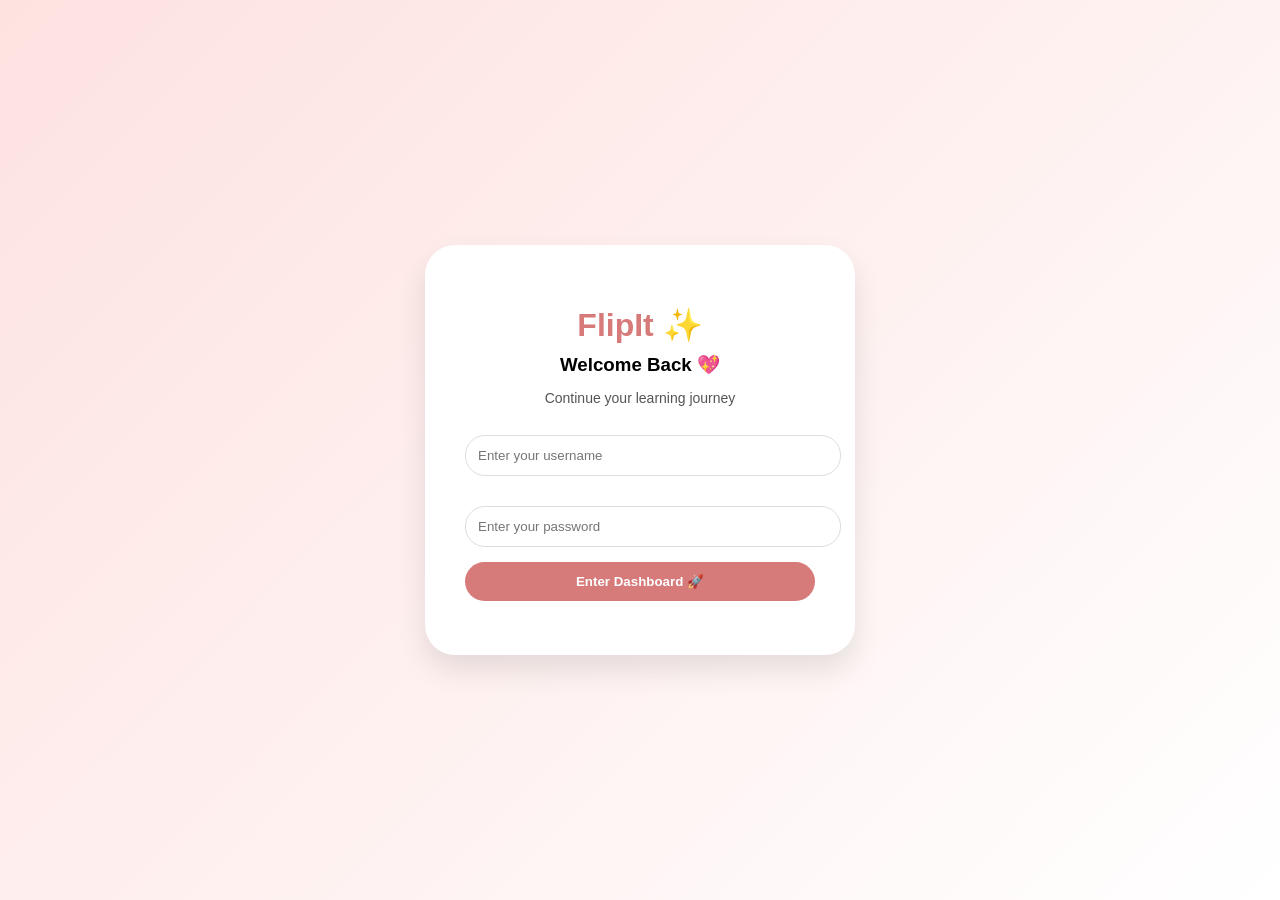
==== login.html @ 0c27c369 "Add flipit web project files" ====
<!DOCTYPE html>
<html lang="en">
<head>
  <meta charset="UTF-8">
  <meta name="viewport" content="width=device-width, initial-scale=1.0">
  <title>Login - FlipIt</title>
  <link rel="stylesheet" href="login.css">
</head>
<body>

<div class="login-container">

  <div class="login-card">
    <h1>FlipIt ✨</h1>
    <h3>Welcome Back 💖</h3>
    <p>Continue your learning journey</p>

    <input type="text" id="username" placeholder="Enter your username">
    <input type="password" id="password" placeholder="Enter your password">

    <button id="loginBtn" onclick="login()">
      Enter Dashboard 🚀
    </button>

    <div id="loader" class="hidden">
      <div class="spinner"></div>
      <p class="loading-text">Preparing your study space ✨</p>
    </div>

    <p id="message" class="error-msg"></p>

  </div>

</div>

<script src="script.js"></script>

</body>
</html>
---- login.css ----
/* ----------- BODY ----------- */
body {
  margin: 0;
  font-family: 'Segoe UI', sans-serif;
  background: linear-gradient(135deg, #fde2e0, #ffffff);
  height: 100vh;
  display: flex;
  justify-content: center;
  align-items: center;
}

/* ----------- CONTAINER ----------- */
.login-container {
  display: flex;
  justify-content: center;
  align-items: center;
  width: 100%;
}

/* ----------- CARD ----------- */
.login-card {
  background: white;
  padding: 40px;
  border-radius: 30px;
  text-align: center;
  width: 350px;
  box-shadow: 0 15px 30px rgba(0, 0, 0, 0.1);
  animation: fadeIn 0.8s ease-in-out;
}

.login-card h1 {
  color: #d77a7a;
  margin-bottom: 10px;
}

.login-card h3 {
  margin: 5px 0;
}

.login-card p {
  font-size: 14px;
  color: #555;
}

/* ----------- INPUT ----------- */
input {
  width: 100%;
  padding: 12px;
  margin: 15px 0;
  border-radius: 20px;
  border: 1px solid #ddd;
  outline: none;
  transition: 0.3s;
}

input:focus {
  border-color: #d77a7a;
  box-shadow: 0 0 10px rgba(215, 122, 122, 0.3);
}

/* ----------- BUTTON ----------- */
button {
  width: 100%;
  padding: 12px;
  border-radius: 25px;
  border: none;
  background: #d77a7a;
  color: white;
  font-weight: bold;
  cursor: pointer;
  transition: 0.3s;
}

button:hover {
  background: #ff6b6b;
  transform: scale(1.05);
}

/* ----------- LOADER ----------- */
.hidden {
  display: none;
}

.spinner {
  margin: 15px auto;
  width: 40px;
  height: 40px;
  border: 5px solid #fde2e0;
  border-top: 5px solid #d77a7a;
  border-radius: 50%;
  animation: spin 1s linear infinite;
}

@keyframes spin {
  100% {
    transform: rotate(360deg);
  }
}

.loading-text {
  color: #d77a7a;
  font-size: 14px;
}

/* ----------- ERROR ----------- */
.error-msg {
  color: #d77a7a;
  margin-top: 10px;
  font-size: 13px;
}

/* ----------- ANIMATION ----------- */
@keyframes fadeIn {
  from {
    opacity: 0;
    transform: translateY(15px);
  }
  to {
    opacity: 1;
    transform: translateY(0);
  }
}
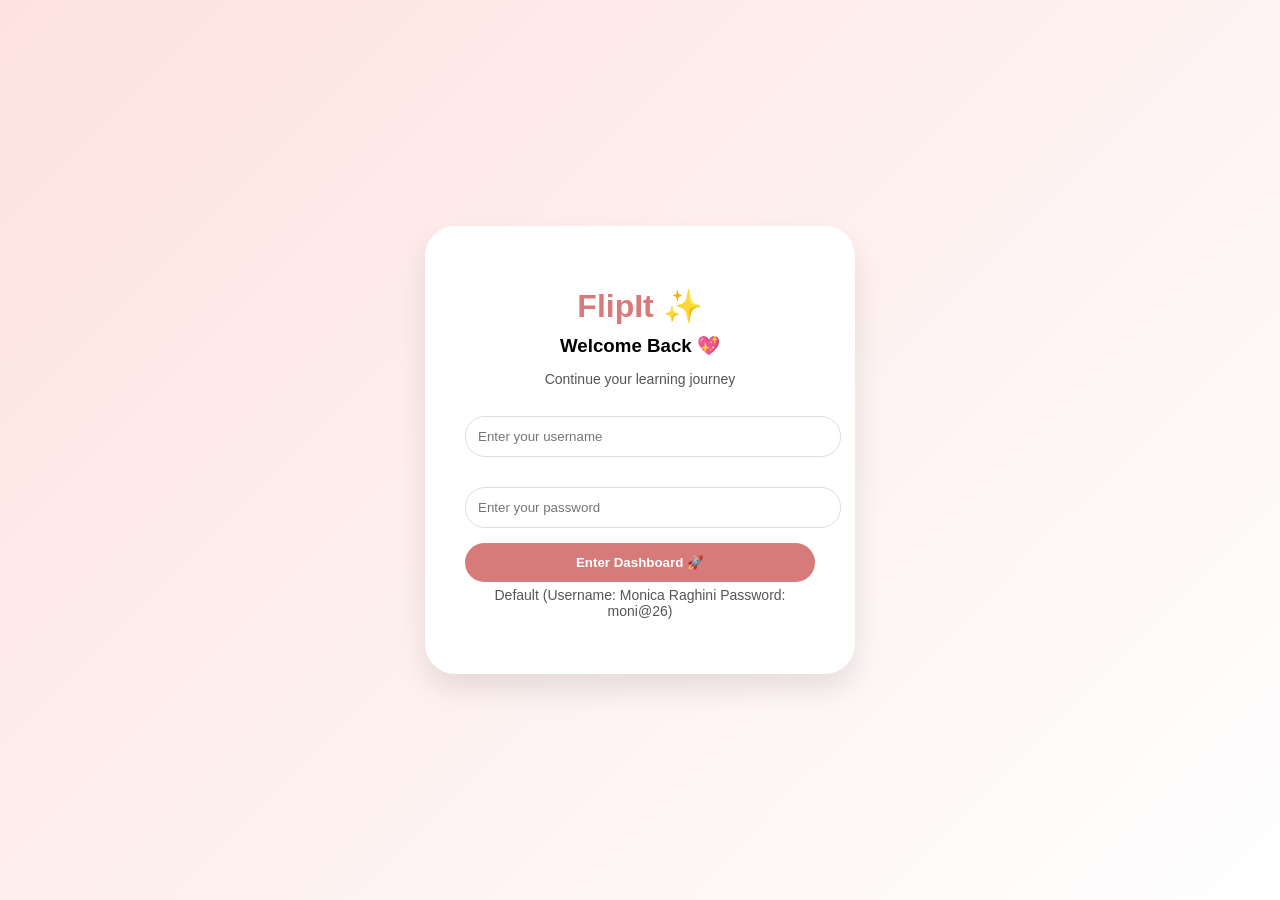
==== commit 8589b118: "Add default‑credentials hint under login button" ====
--- a/login.html
+++ b/login.html
@@ -22,6 +22,8 @@
       Enter Dashboard 🚀
     </button>
 
+    <p class="default-creds">Default (Username: Monica Raghini Password: moni@26)</p>
+
     <div id="loader" class="hidden">
       <div class="spinner"></div>
       <p class="loading-text">Preparing your study space ✨</p>
--- a/login.css
+++ b/login.css
@@ -109,6 +109,13 @@
   font-size: 13px;
 }
 
+/* ----------- DEFAULT CREDENTIALS INFO ----------- */
+.default-creds {
+  font-size: 10px;
+  color: #888;
+  margin: 5px 0 15px 0;
+}
+
 /* ----------- ANIMATION ----------- */
 @keyframes fadeIn {
   from {
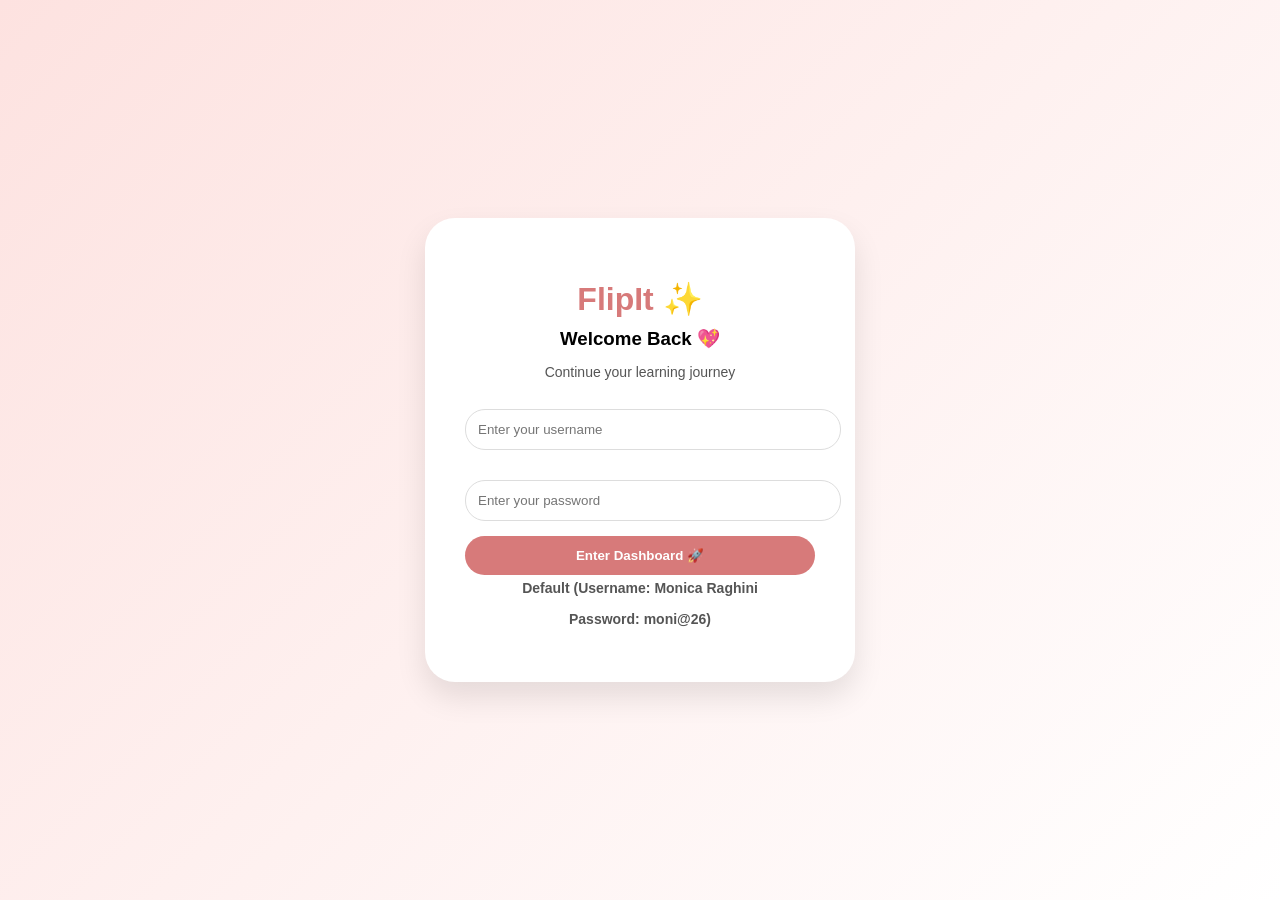
==== commit b1383499: "Update login.html and css" ====
--- a/login.html
+++ b/login.html
@@ -22,7 +22,8 @@
       Enter Dashboard 🚀
     </button>
 
-    <p class="default-creds">Default (Username: Monica Raghini Password: moni@26)</p>
+    <p class="default-creds">Default (Username: Monica Raghini </p>
+     <p class ="default-creds">Password: moni@26)</p>
 
     <div id="loader" class="hidden">
       <div class="spinner"></div>
--- a/login.css
+++ b/login.css
@@ -112,7 +112,8 @@
 /* ----------- DEFAULT CREDENTIALS INFO ----------- */
 .default-creds {
   font-size: 10px;
-  color: #888;
+  font-weight : bold;
+  color: #c6c5c5;
   margin: 5px 0 15px 0;
 }
 
